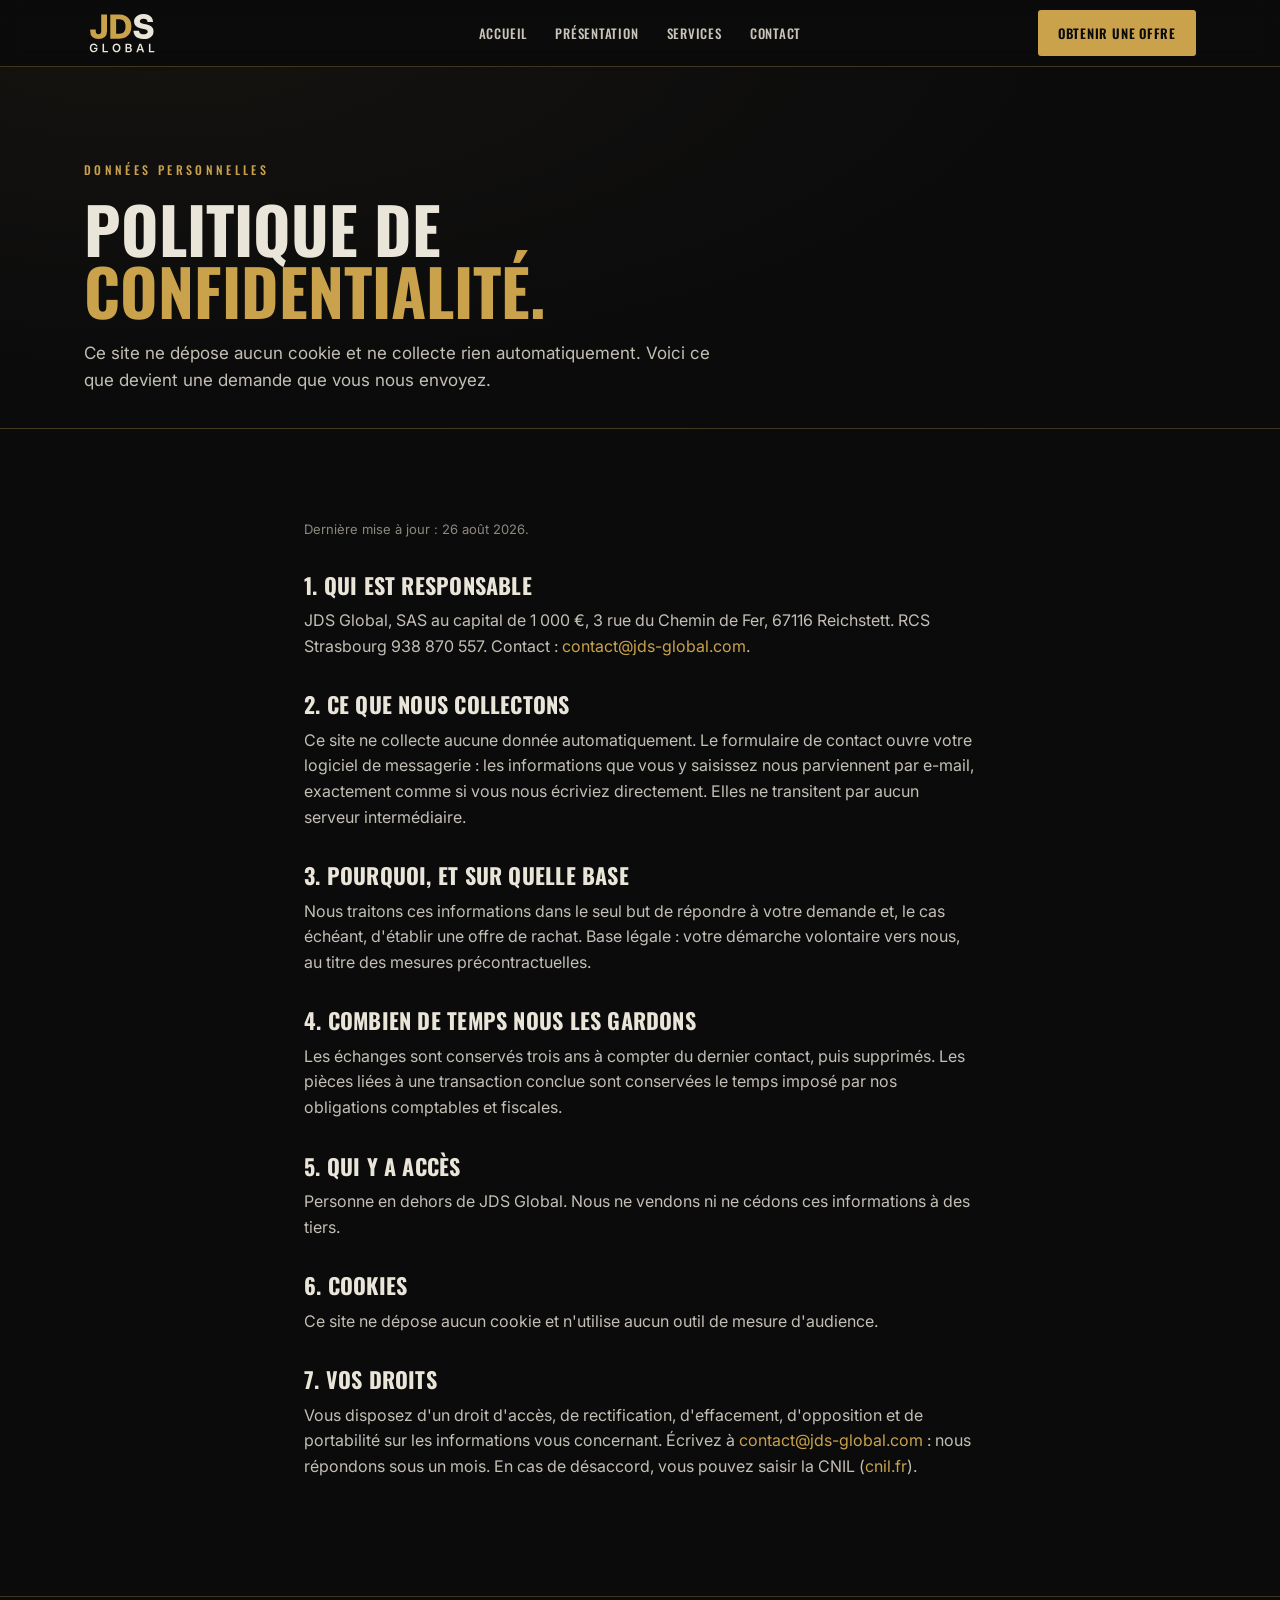
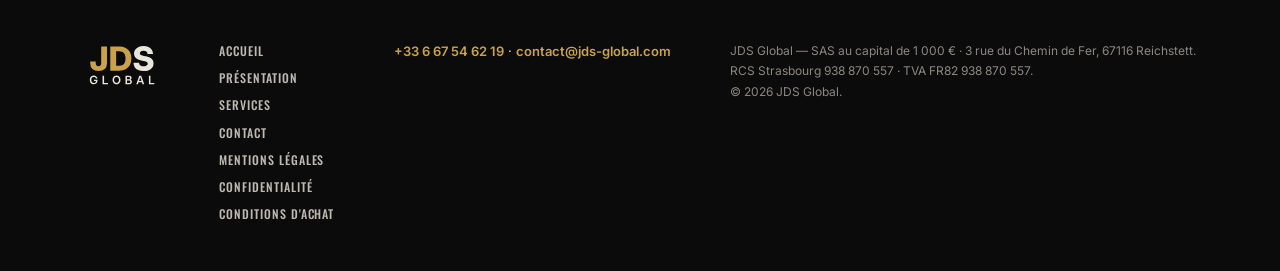
==== confidentialite.html @ 2786ea51 "Finalisation du site : contenu, pages legales, 404, FAQ, SEO CONTENU — le site decrivait une revente" ====
<!DOCTYPE html>
<html lang="fr">
<head>
<meta charset="UTF-8">
<meta name="viewport" content="width=device-width, initial-scale=1.0">
<title>Politique de confidentialité | JDS Global</title>
<meta name="description" content="Ce site ne collecte aucune donnée automatiquement et ne dépose aucun cookie. Ce que devient une demande envoyée via le formulaire de contact.">
<link rel="preconnect" href="https://fonts.googleapis.com">
<link rel="preconnect" href="https://fonts.gstatic.com" crossorigin>
<link href="https://fonts.googleapis.com/css2?family=Oswald:wght@400;500;600;700&family=Inter:wght@400;500;600&display=swap" rel="stylesheet">
<link rel="stylesheet" href="styles.css">
  <link rel="canonical" href="https://jds-global.com/confidentialite">
  <meta name="robots" content="index,follow,max-image-preview:large">
  <meta name="author" content="JDS Global">
  <meta name="geo.region" content="FR-67">
  <meta name="geo.placename" content="Reichstett">
  <meta name="theme-color" content="#0B0B0C">
  <!-- Open Graph -->
  <meta property="og:type" content="website">
  <meta property="og:site_name" content="JDS Global">
  <meta property="og:locale" content="fr_FR">
  <meta property="og:title" content="Politique de confidentialité | JDS Global">
  <meta property="og:description" content="Ce site ne collecte aucune donnée automatiquement et ne dépose aucun cookie. Ce que devient une demande envoyée via le formulaire de contact.">
  <meta property="og:url" content="https://jds-global.com/confidentialite">
  <meta property="og:image" content="https://jds-global.com/og-image.png">
  <meta property="og:image:width" content="1200">
  <meta property="og:image:height" content="630">
  <!-- Twitter -->
  <meta name="twitter:card" content="summary_large_image">
  <meta name="twitter:title" content="Politique de confidentialité | JDS Global">
  <meta name="twitter:description" content="Ce site ne collecte aucune donnée automatiquement et ne dépose aucun cookie. Ce que devient une demande envoyée via le formulaire de contact.">
  <meta name="twitter:image" content="https://jds-global.com/og-image.png">
  <!-- Icons -->
  <link rel="icon" href="favicon.ico" sizes="any">
  <link rel="icon" type="image/svg+xml" href="favicon.svg">
  <link rel="apple-touch-icon" href="apple-touch-icon.png">
  <link rel="manifest" href="site.webmanifest">
  <script type="application/ld+json">
{
  "@context": "https://schema.org",
  "@type": "LocalBusiness",
  "@id": "https://jds-global.com/#business",
  "name": "JDS Global",
  "legalName": "JDS Global",
  "url": "https://jds-global.com/",
  "logo": "https://jds-global.com/favicon.svg",
  "image": "https://jds-global.com/og-image.png",
  "description": "Rachat de stocks d'entreprises : invendus, fins de série, surstocks et liquidations. Négoce, achat en gros et au détail.",
  "telephone": "+33667546219",
  "email": "contact@jds-global.com",
  "vatID": "FR82938870557",
  "address": {
    "@type": "PostalAddress",
    "streetAddress": "3 rue du Chemin de Fer",
    "postalCode": "67116",
    "addressLocality": "Reichstett",
    "addressRegion": "Grand Est",
    "addressCountry": "FR"
  },
  "areaServed": {
    "@type": "Country",
    "name": "France"
  },
  "openingHoursSpecification": [
    {
      "@type": "OpeningHoursSpecification",
      "dayOfWeek": [
        "Monday",
        "Tuesday",
        "Wednesday",
        "Thursday",
        "Friday"
      ],
      "opens": "08:30",
      "closes": "19:00"
    }
  ]
}
  </script>
</head>
<body>
<header>
  <div class="wrap nav">
    <a href="/" class="brand" aria-label="JDS Global, accueil"><img src="logo.svg" alt="JDS Global" width="55" height="48"></a>
    <nav class="links" id="menu">
      <a href="/">Accueil</a>
      <a href="/presentation">Présentation</a>
      <a href="/services">Services</a>
      <a href="/contact">Contact</a>
      <a href="/contact" class="btn">Obtenir une offre</a>
    </nav>
    <a href="/contact" class="btn header-cta">Obtenir une offre</a>
    <button class="burger" id="burger" aria-label="Menu" aria-expanded="false"><span></span><span></span><span></span></button>
  </div>
</header>

<div class="subhero">
  <div class="wrap reveal">
    <span class="eyebrow">Données personnelles</span>
    <h1>Politique de<br><b>confidentialité.</b></h1>
    <p class="lead">Ce site ne dépose aucun cookie et ne collecte rien automatiquement. Voici ce que devient une demande que vous nous envoyez.</p>
  </div>
</div>

<section>
  <div class="wrap prose reveal">
    <p style="color:var(--muted);font-size:13px">Dernière mise à jour : 26 août 2026.</p>

    <h2 style="font-size:22px;margin:34px 0 12px">1. Qui est responsable</h2>
    <p>JDS Global, SAS au capital de 1&nbsp;000&nbsp;€, 3 rue du Chemin de Fer, 67116 Reichstett. RCS Strasbourg 938&nbsp;870&nbsp;557. Contact : <a href="mailto:contact@jds-global.com" style="color:var(--brass)">contact@jds-global.com</a>.</p>

    <h2 style="font-size:22px;margin:34px 0 12px">2. Ce que nous collectons</h2>
    <p>Ce site ne collecte aucune donnée automatiquement. Le formulaire de contact ouvre votre logiciel de messagerie : les informations que vous y saisissez nous parviennent par e-mail, exactement comme si vous nous écriviez directement. Elles ne transitent par aucun serveur intermédiaire.</p>

    <h2 style="font-size:22px;margin:34px 0 12px">3. Pourquoi, et sur quelle base</h2>
    <p>Nous traitons ces informations dans le seul but de répondre à votre demande et, le cas échéant, d'établir une offre de rachat. Base légale : votre démarche volontaire vers nous, au titre des mesures précontractuelles.</p>

    <h2 style="font-size:22px;margin:34px 0 12px">4. Combien de temps nous les gardons</h2>
    <p>Les échanges sont conservés trois ans à compter du dernier contact, puis supprimés. Les pièces liées à une transaction conclue sont conservées le temps imposé par nos obligations comptables et fiscales.</p>

    <h2 style="font-size:22px;margin:34px 0 12px">5. Qui y a accès</h2>
    <p>Personne en dehors de JDS Global. Nous ne vendons ni ne cédons ces informations à des tiers.</p>

    <h2 style="font-size:22px;margin:34px 0 12px">6. Cookies</h2>
    <p>Ce site ne dépose aucun cookie et n'utilise aucun outil de mesure d'audience.</p>

    <h2 style="font-size:22px;margin:34px 0 12px">7. Vos droits</h2>
    <p>Vous disposez d'un droit d'accès, de rectification, d'effacement, d'opposition et de portabilité sur les informations vous concernant. Écrivez à <a href="mailto:contact@jds-global.com" style="color:var(--brass)">contact@jds-global.com</a> : nous répondons sous un mois. En cas de désaccord, vous pouvez saisir la CNIL (<a href="https://www.cnil.fr" target="_blank" rel="noopener" style="color:var(--brass)">cnil.fr</a>).</p>
  </div>
</section>

<footer>
  <div class="wrap foot">
    <div class="brand"><img src="logo.svg" alt="JDS Global" width="55" height="48"></div>
    <div class="foot-nav">
      <a href="/">Accueil</a><a href="/presentation">Présentation</a><a href="/services">Services</a><a href="/contact">Contact</a><a href="/mentions-legales">Mentions légales</a><a href="/confidentialite">Confidentialité</a><a href="/conditions-achat">Conditions d'achat</a>
    </div>
    <div class="foot-contact"><a href="tel:+33667546219">+33 6 67 54 62 19</a> · <a href="mailto:contact@jds-global.com">contact@jds-global.com</a></div>
    <div class="legal">JDS Global — SAS au capital de 1&nbsp;000&nbsp;€ · 3 rue du Chemin de Fer, 67116 Reichstett.<br>RCS Strasbourg 938&nbsp;870&nbsp;557 · TVA FR82&nbsp;938&nbsp;870&nbsp;557.<br>© 2026 JDS Global.</div>
  </div>
</footer>
<script src="script.js"></script>
</body>
</html>
---- styles.css ----
:root{
  --noir:#0B0B0C; --graphite:#141417; --graphite2:#1B1B1F;
  --brass:#C9A24B; --brass-hi:#E7C87A; --creme:#EAE5D9; --muted:#8C887F;
  --line:rgba(201,162,75,.28);
  --maxw:1160px;
}
*{box-sizing:border-box;margin:0;padding:0;}
html{scroll-behavior:smooth;}
body{background:var(--noir);color:var(--creme);font-family:'Inter',system-ui,sans-serif;line-height:1.6;
  -webkit-font-smoothing:antialiased;overflow-x:hidden;}
a{color:inherit;text-decoration:none;}
img{max-width:100%;display:block;}
.wrap{max-width:var(--maxw);margin:0 auto;padding:0 24px;}
.eyebrow{font-family:'Oswald',sans-serif;font-weight:500;letter-spacing:.28em;text-transform:uppercase;
  font-size:12px;color:var(--brass);}
h1,h2,h3{font-family:'Oswald',sans-serif;text-transform:uppercase;color:var(--creme);}
h2{font-weight:700;letter-spacing:.01em;font-size:clamp(28px,4vw,44px);line-height:1.02;}
.lead{color:#c3bfb5;font-size:clamp(15px,1.6vw,17px);max-width:640px;}

/* HEADER */
header{position:sticky;top:0;z-index:50;background:rgba(11,11,12,.82);backdrop-filter:blur(10px);border-bottom:1px solid var(--line);}
.nav{display:grid;grid-template-columns:1fr auto 1fr;align-items:center;height:66px;}
.brand{justify-self:start;}
.brand img{height:48px;width:auto;display:block;}

nav.links{justify-self:center;}
.header-cta{justify-self:end;}
.brand{display:flex;flex-direction:column;line-height:1;}
.brand .n1{font-family:'Oswald',sans-serif;font-weight:700;font-size:27px;letter-spacing:.02em;color:var(--brass);}
.brand .n1 span{color:var(--creme);}
.brand .n2{font-family:'Oswald',sans-serif;font-weight:500;font-size:11px;letter-spacing:.34em;color:var(--creme);margin-top:2px;}
nav.links{display:flex;align-items:center;gap:28px;}
nav.links a{font-family:'Oswald',sans-serif;font-weight:500;letter-spacing:.06em;text-transform:uppercase;font-size:13px;color:var(--creme);opacity:.85;transition:opacity .2s,color .2s;}
nav.links a:hover{opacity:1;color:var(--brass-hi);}
nav.links a[aria-current="page"]{color:var(--brass);opacity:1;}
.btn{display:inline-flex;align-items:center;gap:9px;font-family:'Oswald',sans-serif;font-weight:600;letter-spacing:.06em;text-transform:uppercase;font-size:13px;padding:13px 20px;border-radius:3px;background:var(--brass);color:#0B0B0C;transition:transform .15s,background .2s;white-space:nowrap;}
.btn:hover{background:var(--brass-hi);transform:translateY(-1px);}
.btn.ghost{background:transparent;color:var(--creme);border:1px solid var(--line);}
.btn.ghost:hover{border-color:var(--brass);color:var(--brass-hi);}
nav.links .btn{display:none;}
.header-cta{display:inline-flex;}
.burger{display:none;background:none;border:0;cursor:pointer;padding:6px;}
.burger span{display:block;width:24px;height:2px;background:var(--brass);margin:5px 0;transition:.25s;}

/* HERO (home) */
.hero{position:relative;padding:clamp(66px,10vw,120px) 0 clamp(50px,8vw,96px);}
.hero-frame{position:relative;border:1px solid var(--line);border-radius:4px;padding:clamp(34px,6vw,68px) clamp(28px,5vw,60px);
  background:radial-gradient(120% 140% at 15% 0%, rgba(201,162,75,.06), transparent 55%),linear-gradient(160deg,var(--graphite),var(--noir) 70%);overflow:hidden;}
.hero-frame::after{content:"";position:absolute;top:9px;right:9px;bottom:9px;left:9px;border:1px solid rgba(201,162,75,.14);border-radius:2px;pointer-events:none;}
.hero h1{font-weight:700;font-size:clamp(38px,7vw,84px);line-height:.94;letter-spacing:.005em;margin:16px 0 20px;}
/* Le titre d'accueil est passé de 4 à 13 mots : à la taille d'origine il occupait cinq
   lignes et repoussait le sous-titre et l'appel à l'action sous la ligne de flottaison.
   Une phrase longue se compose plus petit — c'est la composition qui s'adapte au texte. */
.hero h1.long{font-size:clamp(30px,4.4vw,54px);line-height:1.04;max-width:19ch;}
@media(min-width:900px){ .hero h1.long{max-width:24ch;} }
.hero h1 b{color:var(--brass);font-weight:700;}
.hero .lead{font-size:clamp(16px,1.9vw,19px);max-width:600px;color:#c9c5bb;}
.cta-row{display:flex;flex-wrap:wrap;gap:14px;margin-top:30px;}
.cta-row .btn{padding:14px 26px;font-size:14px;}
.hero-marquee{margin-top:36px;border-top:1px solid var(--line);padding-top:18px;display:flex;flex-wrap:wrap;gap:10px 26px;}
.hero-marquee span{font-family:'Oswald',sans-serif;font-weight:500;letter-spacing:.14em;text-transform:uppercase;font-size:12px;color:var(--muted);}
.hero-marquee span b{color:var(--brass-hi);font-weight:500;}

/* SUBHERO (interior pages) */
.subhero{padding:clamp(48px,8vw,90px) 0 clamp(20px,3vw,34px);border-bottom:1px solid var(--line);
  background:radial-gradient(120% 160% at 12% -10%, rgba(201,162,75,.05), transparent 60%);}
.subhero h1{font-weight:700;font-size:clamp(34px,6vw,64px);line-height:.98;margin:14px 0 18px;}
.subhero h1 b{color:var(--brass);}
.subhero .lead{max-width:660px;}

/* SECTIONS */
section{padding:clamp(52px,7vw,90px) 0;}
.sec-head{margin-bottom:42px;}
.sec-head .eyebrow{display:block;margin-bottom:12px;}
.divider{height:1px;background:var(--line);border:0;}

/* GRID cards */
.grid{display:grid;grid-template-columns:repeat(3,1fr);gap:16px;}
.card{background:linear-gradient(160deg,var(--graphite),var(--noir));border:1px solid var(--line);border-radius:4px;padding:26px 24px;transition:border-color .25s,transform .25s;}
.card:hover{border-color:var(--brass);transform:translateY(-3px);}
.card .k{font-family:'Oswald',sans-serif;font-weight:600;text-transform:uppercase;letter-spacing:.04em;font-size:19px;color:var(--creme);margin-bottom:8px;}
.card .k i{font-style:normal;color:var(--brass);}
.card p{font-size:14px;color:#b4b0a6;}

.grid.cols4{grid-template-columns:repeat(4,1fr);}
@media(max-width:900px){.grid.cols4{grid-template-columns:repeat(2,1fr);}}
@media(max-width:640px){.grid.cols4{grid-template-columns:1fr;}}

/* STEPS */
.steps{display:grid;grid-template-columns:repeat(3,1fr);gap:18px;}
.step{position:relative;padding:30px 24px;border:1px solid var(--line);border-radius:4px;background:var(--graphite);}
.step .num{font-family:'Oswald',sans-serif;font-weight:700;font-size:44px;line-height:1;color:var(--brass);opacity:.9;}
.step h3{font-weight:600;letter-spacing:.03em;font-size:18px;margin:12px 0 8px;}
.step p{font-size:14px;color:#b4b0a6;}

/* BAND */
.band{background:linear-gradient(160deg,var(--graphite2),var(--noir));border-top:1px solid var(--line);border-bottom:1px solid var(--line);}
.why-grid{display:grid;grid-template-columns:repeat(4,1fr);gap:28px;}
.why-item .t{font-family:'Oswald',sans-serif;font-weight:600;text-transform:uppercase;letter-spacing:.03em;font-size:16px;color:var(--brass-hi);margin-bottom:7px;}
.why-item p{font-size:13.5px;color:#b4b0a6;}

/* SPLIT */
.split{display:grid;grid-template-columns:1fr 1fr;gap:40px;align-items:center;}
.panel{border:1px solid var(--line);border-radius:4px;padding:34px;background:var(--graphite);}
.panel .k{font-family:'Oswald',sans-serif;font-weight:600;text-transform:uppercase;letter-spacing:.05em;color:var(--brass);font-size:13px;margin-bottom:14px;}
.panel p{color:#c3bfb5;font-size:15px;}

/* PROSE */
.prose{max-width:720px;}
.prose p{color:#c3bfb5;font-size:16px;margin-bottom:1.05em;}
.prose p strong{color:var(--creme);font-weight:600;}

/* STATS */
.stats{display:grid;grid-template-columns:repeat(3,1fr);gap:18px;}
.stat{border:1px solid var(--line);border-radius:4px;padding:26px;background:var(--graphite);text-align:left;}
.stat .big{font-family:'Oswald',sans-serif;font-weight:700;font-size:34px;color:var(--brass);line-height:1;}
.stat .lbl{font-size:13px;color:#b4b0a6;margin-top:8px;}

/* CTA strip */
.ctastrip{border:1px solid var(--line);border-radius:4px;padding:clamp(30px,5vw,52px);text-align:center;
  background:radial-gradient(120% 160% at 50% 0%, rgba(201,162,75,.06), transparent 60%),var(--graphite);}
.ctastrip h2{margin-bottom:14px;}
.ctastrip .lead{margin:0 auto 26px;}

/* CONTACT */
.contact-grid{display:grid;grid-template-columns:1fr 1fr;gap:44px;}
.coords{display:flex;flex-direction:column;gap:22px;margin-top:4px;}
.coord{display:flex;gap:14px;align-items:flex-start;}
.coord .ic{width:22px;height:22px;flex:0 0 auto;color:var(--brass);margin-top:2px;}
.coord .l{font-family:'Oswald',sans-serif;font-weight:500;letter-spacing:.16em;text-transform:uppercase;font-size:11px;color:var(--muted);}
.coord .v{font-size:17px;color:var(--creme);}
.coord a.v:hover{color:var(--brass-hi);}
form{display:flex;flex-direction:column;gap:14px;}
.field label{display:block;font-family:'Oswald',sans-serif;font-weight:500;letter-spacing:.1em;text-transform:uppercase;font-size:11px;color:var(--muted);margin-bottom:6px;}
.field input,.field textarea{width:100%;background:var(--graphite);border:1px solid var(--line);border-radius:3px;color:var(--creme);font-family:'Inter',sans-serif;font-size:15px;padding:12px 14px;transition:border-color .2s;}
.field input:focus,.field textarea:focus{outline:none;border-color:var(--brass);}
.field textarea{min-height:120px;resize:vertical;}
.row2{display:grid;grid-template-columns:1fr 1fr;gap:14px;}
form .btn{justify-content:center;padding:15px;font-size:14px;margin-top:4px;}
.formnote{font-size:12px;color:var(--muted);}

/* FOOTER */
footer{border-top:1px solid var(--line);padding:44px 0 48px;margin-top:10px;}
.foot{display:flex;flex-wrap:wrap;justify-content:space-between;gap:24px;align-items:flex-start;}
.foot-nav{display:flex;flex-direction:column;gap:8px;}
.foot-nav a{font-family:'Oswald',sans-serif;font-weight:500;letter-spacing:.08em;text-transform:uppercase;font-size:12px;color:var(--creme);opacity:.8;}
.foot-nav a:hover{color:var(--brass-hi);opacity:1;}
.foot-contact{font-size:13px;color:var(--creme);margin-bottom:10px;}
.foot-contact a{color:var(--brass);font-weight:600;}
.foot-contact a:hover{color:var(--brass-hi);}
.foot .legal{font-size:12px;color:var(--muted);line-height:1.7;max-width:560px;}
.foot .brand .n1{font-size:20px;}

/* reveal */
.reveal{opacity:0;transform:translateY(18px);transition:opacity .7s ease,transform .7s ease;}
.reveal.in{opacity:1;transform:none;}
@media (prefers-reduced-motion:reduce){.reveal{opacity:1;transform:none;transition:none;} html{scroll-behavior:auto;}}

/* RESPONSIVE */
@media(max-width:900px){
  .grid,.steps,.stats{grid-template-columns:repeat(2,1fr);}
  .why-grid{grid-template-columns:repeat(2,1fr);gap:24px 28px;}
  .split,.contact-grid{grid-template-columns:1fr;gap:30px;}
}
@media(max-width:640px){
  nav.links{position:fixed;inset:66px 0 auto 0;flex-direction:column;gap:0;background:var(--noir);border-bottom:1px solid var(--line);padding:8px 0;transform:translateY(-130%);transition:transform .3s;}
  nav.links.open{transform:none;}
  nav.links a{padding:14px 24px;width:100%;border-top:1px solid rgba(201,162,75,.10);}
  nav.links .btn{margin:12px 24px;}
  .nav{display:flex;justify-content:space-between;}
  .burger{display:block;}
  .header-cta{display:inline-flex;margin-right:10px;}
  nav.links .btn{display:inline-flex;}
  .grid,.steps,.stats,.row2{grid-template-columns:1fr;}
}

/* FAQ — filets dorés fins, comme le reste du site. Pas de fond ni de carte :
   la hiérarchie typographique suffit à séparer les questions. */
.faq{display:flex;flex-direction:column;margin-top:26px;border-top:1px solid var(--line);}
.faq-item{border-bottom:1px solid var(--line);}
.faq-item summary{font-family:'Oswald',sans-serif;font-weight:500;letter-spacing:.02em;
  font-size:16px;color:var(--creme);padding:18px 40px 18px 0;cursor:pointer;list-style:none;
  position:relative;transition:color .2s;}
.faq-item summary::-webkit-details-marker{display:none;}
.faq-item summary:hover{color:var(--brass-hi);}
.faq-item summary:focus-visible{outline:2px solid var(--brass);outline-offset:3px;}
.faq-item summary::after{content:"+";position:absolute;right:6px;top:50%;transform:translateY(-50%);
  font-family:'Oswald',sans-serif;font-size:22px;font-weight:400;color:var(--brass);line-height:1;}
.faq-item[open] summary::after{content:"–";}
.faq-item[open] summary{color:var(--brass);}
.faq-item p{font-size:15px;color:#c3bfb5;line-height:1.7;margin:0;padding:0 40px 22px 0;max-width:70ch;}
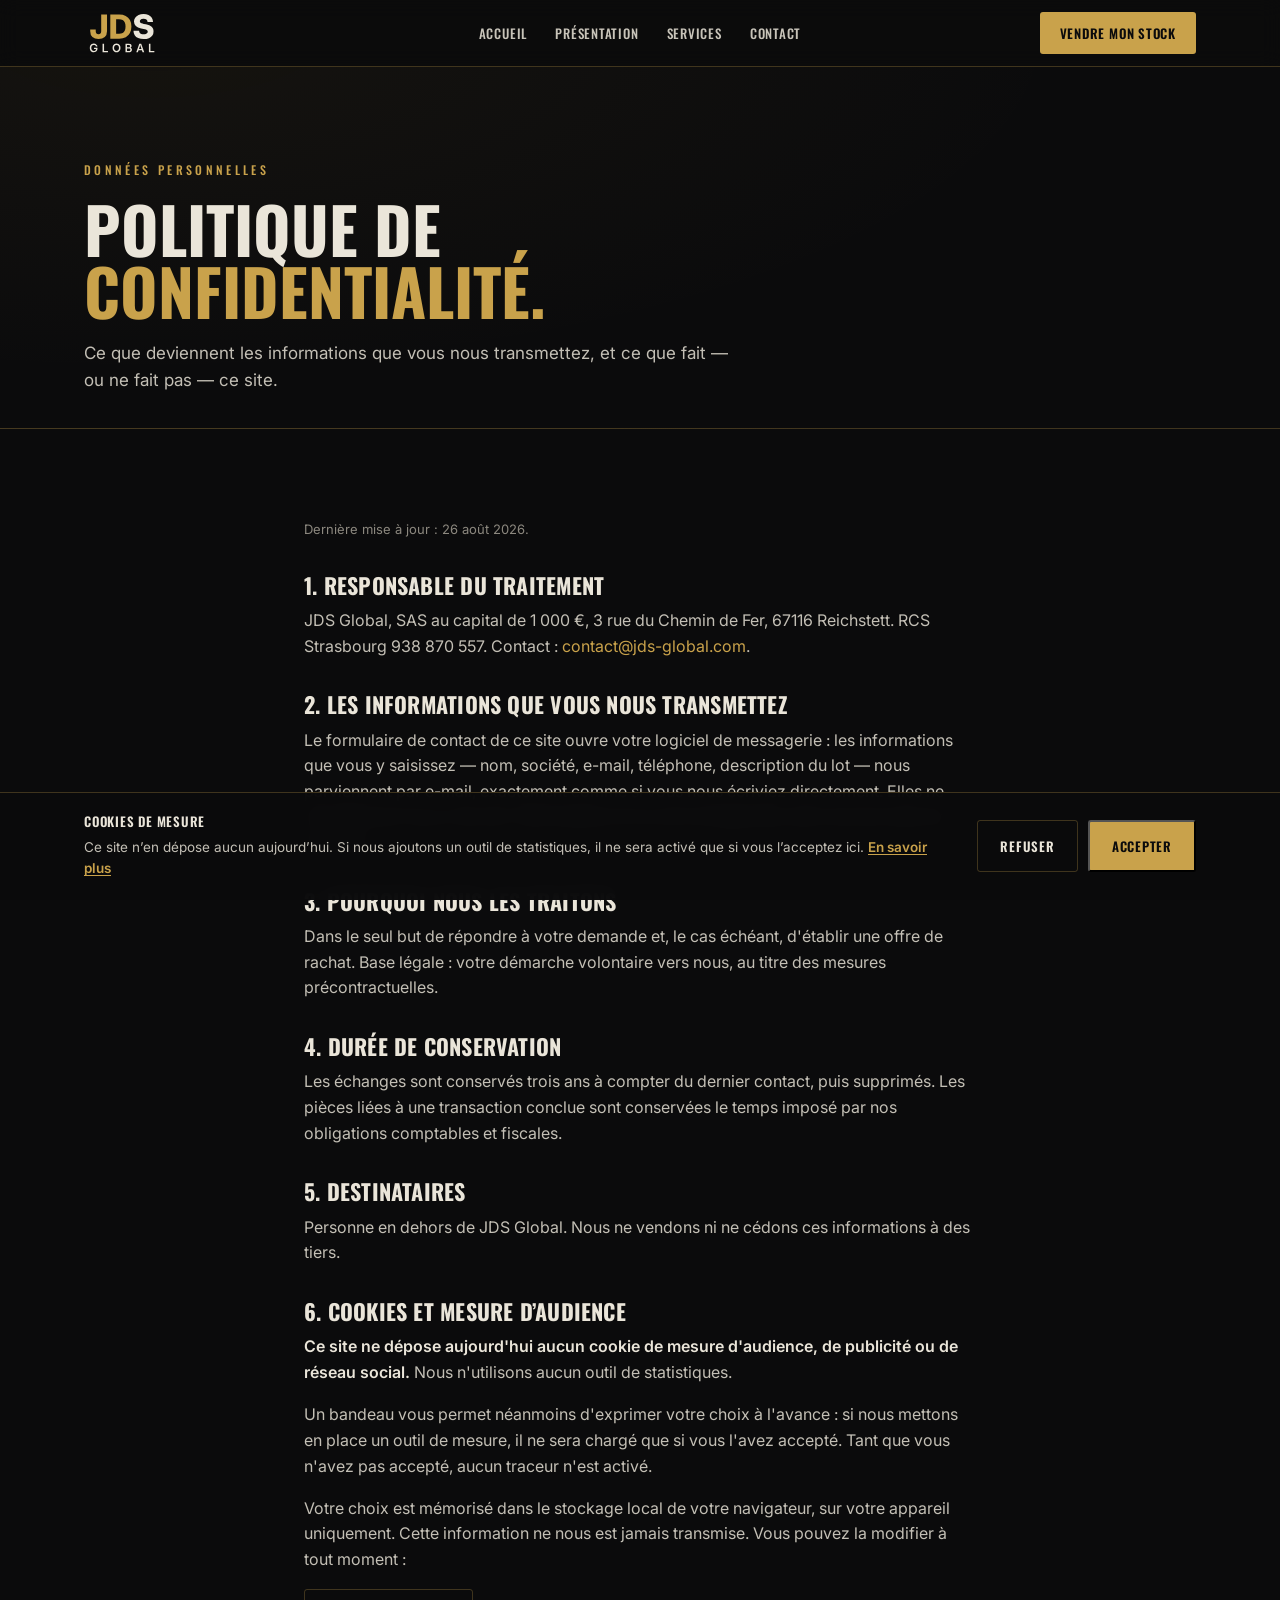
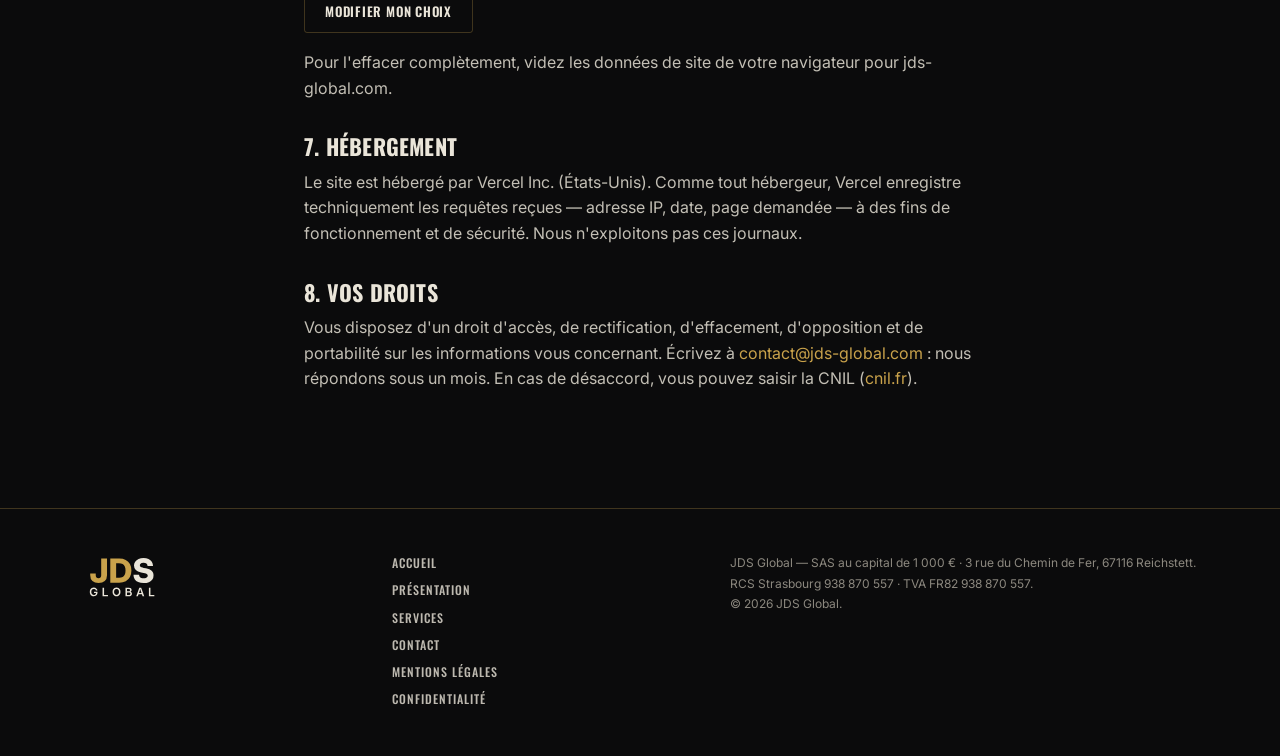
==== commit 8eae0fd8: "Ajoute mentions légales, confidentialité et bandeau de consentement Deux pages statiques construites" ====
--- a/confidentialite.html
+++ b/confidentialite.html
@@ -4,7 +4,7 @@
 <meta charset="UTF-8">
 <meta name="viewport" content="width=device-width, initial-scale=1.0">
 <title>Politique de confidentialité | JDS Global</title>
-<meta name="description" content="Ce site ne collecte aucune donnée automatiquement et ne dépose aucun cookie. Ce que devient une demande envoyée via le formulaire de contact.">
+<meta name="description" content="Ce site ne dépose aucun cookie de mesure et n'enregistre aucune donnée : le formulaire ouvre votre messagerie. Vos droits et comment les exercer.">
 <link rel="preconnect" href="https://fonts.googleapis.com">
 <link rel="preconnect" href="https://fonts.gstatic.com" crossorigin>
 <link href="https://fonts.googleapis.com/css2?family=Oswald:wght@400;500;600;700&family=Inter:wght@400;500;600&display=swap" rel="stylesheet">
@@ -20,7 +20,7 @@
   <meta property="og:site_name" content="JDS Global">
   <meta property="og:locale" content="fr_FR">
   <meta property="og:title" content="Politique de confidentialité | JDS Global">
-  <meta property="og:description" content="Ce site ne collecte aucune donnée automatiquement et ne dépose aucun cookie. Ce que devient une demande envoyée via le formulaire de contact.">
+  <meta property="og:description" content="Ce site ne dépose aucun cookie de mesure et n'enregistre aucune donnée : le formulaire ouvre votre messagerie. Vos droits et comment les exercer.">
   <meta property="og:url" content="https://jds-global.com/confidentialite">
   <meta property="og:image" content="https://jds-global.com/og-image.png">
   <meta property="og:image:width" content="1200">
@@ -28,7 +28,7 @@
   <!-- Twitter -->
   <meta name="twitter:card" content="summary_large_image">
   <meta name="twitter:title" content="Politique de confidentialité | JDS Global">
-  <meta name="twitter:description" content="Ce site ne collecte aucune donnée automatiquement et ne dépose aucun cookie. Ce que devient une demande envoyée via le formulaire de contact.">
+  <meta name="twitter:description" content="Ce site ne dépose aucun cookie de mesure et n'enregistre aucune donnée : le formulaire ouvre votre messagerie. Vos droits et comment les exercer.">
   <meta name="twitter:image" content="https://jds-global.com/og-image.png">
   <!-- Icons -->
   <link rel="icon" href="favicon.ico" sizes="any">
@@ -87,9 +87,9 @@
       <a href="/presentation">Présentation</a>
       <a href="/services">Services</a>
       <a href="/contact">Contact</a>
-      <a href="/contact" class="btn">Obtenir une offre</a>
+      <a href="/contact" class="btn">Vendre mon stock</a>
     </nav>
-    <a href="/contact" class="btn header-cta">Obtenir une offre</a>
+    <a href="/contact" class="btn header-cta">Vendre mon stock</a>
     <button class="burger" id="burger" aria-label="Menu" aria-expanded="false"><span></span><span></span><span></span></button>
   </div>
 </header>
@@ -98,7 +98,7 @@
   <div class="wrap reveal">
     <span class="eyebrow">Données personnelles</span>
     <h1>Politique de<br><b>confidentialité.</b></h1>
-    <p class="lead">Ce site ne dépose aucun cookie et ne collecte rien automatiquement. Voici ce que devient une demande que vous nous envoyez.</p>
+    <p class="lead">Ce que deviennent les informations que vous nous transmettez, et ce que fait — ou ne fait pas — ce site.</p>
   </div>
 </div>
 
@@ -106,25 +106,32 @@
   <div class="wrap prose reveal">
     <p style="color:var(--muted);font-size:13px">Dernière mise à jour : 26 août 2026.</p>
 
-    <h2 style="font-size:22px;margin:34px 0 12px">1. Qui est responsable</h2>
+    <h2 style="font-size:22px;margin:34px 0 12px">1. Responsable du traitement</h2>
     <p>JDS Global, SAS au capital de 1&nbsp;000&nbsp;€, 3 rue du Chemin de Fer, 67116 Reichstett. RCS Strasbourg 938&nbsp;870&nbsp;557. Contact : <a href="mailto:contact@jds-global.com" style="color:var(--brass)">contact@jds-global.com</a>.</p>
 
-    <h2 style="font-size:22px;margin:34px 0 12px">2. Ce que nous collectons</h2>
-    <p>Ce site ne collecte aucune donnée automatiquement. Le formulaire de contact ouvre votre logiciel de messagerie : les informations que vous y saisissez nous parviennent par e-mail, exactement comme si vous nous écriviez directement. Elles ne transitent par aucun serveur intermédiaire.</p>
+    <h2 style="font-size:22px;margin:34px 0 12px">2. Les informations que vous nous transmettez</h2>
+    <p>Le formulaire de contact de ce site ouvre votre logiciel de messagerie : les informations que vous y saisissez — nom, société, e-mail, téléphone, description du lot — nous parviennent par e-mail, exactement comme si vous nous écriviez directement. Elles ne transitent par aucun serveur intermédiaire et ne sont enregistrées dans aucune base de données.</p>
 
-    <h2 style="font-size:22px;margin:34px 0 12px">3. Pourquoi, et sur quelle base</h2>
-    <p>Nous traitons ces informations dans le seul but de répondre à votre demande et, le cas échéant, d'établir une offre de rachat. Base légale : votre démarche volontaire vers nous, au titre des mesures précontractuelles.</p>
+    <h2 style="font-size:22px;margin:34px 0 12px">3. Pourquoi nous les traitons</h2>
+    <p>Dans le seul but de répondre à votre demande et, le cas échéant, d'établir une offre de rachat. Base légale : votre démarche volontaire vers nous, au titre des mesures précontractuelles.</p>
 
-    <h2 style="font-size:22px;margin:34px 0 12px">4. Combien de temps nous les gardons</h2>
+    <h2 style="font-size:22px;margin:34px 0 12px">4. Durée de conservation</h2>
     <p>Les échanges sont conservés trois ans à compter du dernier contact, puis supprimés. Les pièces liées à une transaction conclue sont conservées le temps imposé par nos obligations comptables et fiscales.</p>
 
-    <h2 style="font-size:22px;margin:34px 0 12px">5. Qui y a accès</h2>
+    <h2 style="font-size:22px;margin:34px 0 12px">5. Destinataires</h2>
     <p>Personne en dehors de JDS Global. Nous ne vendons ni ne cédons ces informations à des tiers.</p>
 
-    <h2 style="font-size:22px;margin:34px 0 12px">6. Cookies</h2>
-    <p>Ce site ne dépose aucun cookie et n'utilise aucun outil de mesure d'audience.</p>
+    <h2 style="font-size:22px;margin:34px 0 12px">6. Cookies et mesure d’audience</h2>
+    <p><strong>Ce site ne dépose aujourd'hui aucun cookie de mesure d'audience, de publicité ou de réseau social.</strong> Nous n'utilisons aucun outil de statistiques.</p>
+    <p>Un bandeau vous permet néanmoins d'exprimer votre choix à l'avance : si nous mettons en place un outil de mesure, il ne sera chargé que si vous l'avez accepté. Tant que vous n'avez pas accepté, aucun traceur n'est activé.</p>
+    <p>Votre choix est mémorisé dans le stockage local de votre navigateur, sur votre appareil uniquement. Cette information ne nous est jamais transmise. Vous pouvez la modifier à tout moment :</p>
+    <p style="margin-top:16px"><button type="button" class="btn ghost" id="cookie-reopen">Modifier mon choix</button></p>
+    <p style="margin-top:16px">Pour l'effacer complètement, videz les données de site de votre navigateur pour jds-global.com.</p>
 
-    <h2 style="font-size:22px;margin:34px 0 12px">7. Vos droits</h2>
+    <h2 style="font-size:22px;margin:34px 0 12px">7. Hébergement</h2>
+    <p>Le site est hébergé par Vercel Inc. (États-Unis). Comme tout hébergeur, Vercel enregistre techniquement les requêtes reçues — adresse IP, date, page demandée — à des fins de fonctionnement et de sécurité. Nous n'exploitons pas ces journaux.</p>
+
+    <h2 style="font-size:22px;margin:34px 0 12px">8. Vos droits</h2>
     <p>Vous disposez d'un droit d'accès, de rectification, d'effacement, d'opposition et de portabilité sur les informations vous concernant. Écrivez à <a href="mailto:contact@jds-global.com" style="color:var(--brass)">contact@jds-global.com</a> : nous répondons sous un mois. En cas de désaccord, vous pouvez saisir la CNIL (<a href="https://www.cnil.fr" target="_blank" rel="noopener" style="color:var(--brass)">cnil.fr</a>).</p>
   </div>
 </section>
@@ -133,9 +140,8 @@
   <div class="wrap foot">
     <div class="brand"><img src="logo.svg" alt="JDS Global" width="55" height="48"></div>
     <div class="foot-nav">
-      <a href="/">Accueil</a><a href="/presentation">Présentation</a><a href="/services">Services</a><a href="/contact">Contact</a><a href="/mentions-legales">Mentions légales</a><a href="/confidentialite">Confidentialité</a><a href="/conditions-achat">Conditions d'achat</a>
+      <a href="/">Accueil</a><a href="/presentation">Présentation</a><a href="/services">Services</a><a href="/contact">Contact</a><a href="/mentions-legales">Mentions légales</a><a href="/confidentialite">Confidentialité</a>
     </div>
-    <div class="foot-contact"><a href="tel:+33667546219">+33 6 67 54 62 19</a> · <a href="mailto:contact@jds-global.com">contact@jds-global.com</a></div>
     <div class="legal">JDS Global — SAS au capital de 1&nbsp;000&nbsp;€ · 3 rue du Chemin de Fer, 67116 Reichstett.<br>RCS Strasbourg 938&nbsp;870&nbsp;557 · TVA FR82&nbsp;938&nbsp;870&nbsp;557.<br>© 2026 JDS Global.</div>
   </div>
 </footer>
--- a/styles.css
+++ b/styles.css
@@ -33,7 +33,7 @@
 nav.links a{font-family:'Oswald',sans-serif;font-weight:500;letter-spacing:.06em;text-transform:uppercase;font-size:13px;color:var(--creme);opacity:.85;transition:opacity .2s,color .2s;}
 nav.links a:hover{opacity:1;color:var(--brass-hi);}
 nav.links a[aria-current="page"]{color:var(--brass);opacity:1;}
-.btn{display:inline-flex;align-items:center;gap:9px;font-family:'Oswald',sans-serif;font-weight:600;letter-spacing:.06em;text-transform:uppercase;font-size:13px;padding:13px 20px;border-radius:3px;background:var(--brass);color:#0B0B0C;transition:transform .15s,background .2s;white-space:nowrap;}
+.btn{display:inline-flex;align-items:center;gap:9px;font-family:'Oswald',sans-serif;font-weight:600;letter-spacing:.06em;text-transform:uppercase;font-size:13px;padding:11px 20px;border-radius:3px;background:var(--brass);color:#0B0B0C;transition:transform .15s,background .2s;white-space:nowrap;}
 .btn:hover{background:var(--brass-hi);transform:translateY(-1px);}
 .btn.ghost{background:transparent;color:var(--creme);border:1px solid var(--line);}
 .btn.ghost:hover{border-color:var(--brass);color:var(--brass-hi);}
@@ -48,11 +48,6 @@
   background:radial-gradient(120% 140% at 15% 0%, rgba(201,162,75,.06), transparent 55%),linear-gradient(160deg,var(--graphite),var(--noir) 70%);overflow:hidden;}
 .hero-frame::after{content:"";position:absolute;top:9px;right:9px;bottom:9px;left:9px;border:1px solid rgba(201,162,75,.14);border-radius:2px;pointer-events:none;}
 .hero h1{font-weight:700;font-size:clamp(38px,7vw,84px);line-height:.94;letter-spacing:.005em;margin:16px 0 20px;}
-/* Le titre d'accueil est passé de 4 à 13 mots : à la taille d'origine il occupait cinq
-   lignes et repoussait le sous-titre et l'appel à l'action sous la ligne de flottaison.
-   Une phrase longue se compose plus petit — c'est la composition qui s'adapte au texte. */
-.hero h1.long{font-size:clamp(30px,4.4vw,54px);line-height:1.04;max-width:19ch;}
-@media(min-width:900px){ .hero h1.long{max-width:24ch;} }
 .hero h1 b{color:var(--brass);font-weight:700;}
 .hero .lead{font-size:clamp(16px,1.9vw,19px);max-width:600px;color:#c9c5bb;}
 .cta-row{display:flex;flex-wrap:wrap;gap:14px;margin-top:30px;}
@@ -145,9 +140,6 @@
 .foot-nav{display:flex;flex-direction:column;gap:8px;}
 .foot-nav a{font-family:'Oswald',sans-serif;font-weight:500;letter-spacing:.08em;text-transform:uppercase;font-size:12px;color:var(--creme);opacity:.8;}
 .foot-nav a:hover{color:var(--brass-hi);opacity:1;}
-.foot-contact{font-size:13px;color:var(--creme);margin-bottom:10px;}
-.foot-contact a{color:var(--brass);font-weight:600;}
-.foot-contact a:hover{color:var(--brass-hi);}
 .foot .legal{font-size:12px;color:var(--muted);line-height:1.7;max-width:560px;}
 .foot .brand .n1{font-size:20px;}
 
@@ -174,18 +166,23 @@
   .grid,.steps,.stats,.row2{grid-template-columns:1fr;}
 }
 
-/* FAQ — filets dorés fins, comme le reste du site. Pas de fond ni de carte :
-   la hiérarchie typographique suffit à séparer les questions. */
-.faq{display:flex;flex-direction:column;margin-top:26px;border-top:1px solid var(--line);}
-.faq-item{border-bottom:1px solid var(--line);}
-.faq-item summary{font-family:'Oswald',sans-serif;font-weight:500;letter-spacing:.02em;
-  font-size:16px;color:var(--creme);padding:18px 40px 18px 0;cursor:pointer;list-style:none;
-  position:relative;transition:color .2s;}
-.faq-item summary::-webkit-details-marker{display:none;}
-.faq-item summary:hover{color:var(--brass-hi);}
-.faq-item summary:focus-visible{outline:2px solid var(--brass);outline-offset:3px;}
-.faq-item summary::after{content:"+";position:absolute;right:6px;top:50%;transform:translateY(-50%);
-  font-family:'Oswald',sans-serif;font-size:22px;font-weight:400;color:var(--brass);line-height:1;}
-.faq-item[open] summary::after{content:"–";}
-.faq-item[open] summary{color:var(--brass);}
-.faq-item p{font-size:15px;color:#c3bfb5;line-height:1.7;margin:0;padding:0 40px 22px 0;max-width:70ch;}
+/* ===== Bandeau de consentement =====
+   Ancré en bas, jamais en superposition plein écran : il informe sans bloquer la lecture.
+   Mêmes filets dorés et même typographie que le reste du site. */
+.cc{position:fixed;left:0;right:0;bottom:0;z-index:200;background:rgba(11,11,12,.97);
+  backdrop-filter:blur(10px);border-top:1px solid var(--line);
+  transform:translateY(100%);transition:transform .32s ease;}
+.cc.show{transform:translateY(0);}
+.cc-in{max-width:var(--maxw);margin:0 auto;padding:18px 24px 20px;
+  display:flex;align-items:center;gap:14px 28px;flex-wrap:wrap;}
+.cc-txt{flex:1 1 380px;min-width:0;font-size:13.5px;line-height:1.6;color:#c3bfb5;}
+.cc-txt b{display:block;font-family:'Oswald',sans-serif;font-weight:600;letter-spacing:.06em;
+  text-transform:uppercase;font-size:13px;color:var(--creme);margin-bottom:5px;}
+.cc-txt a{color:var(--brass);font-weight:600;text-decoration:underline;text-underline-offset:2px;}
+.cc-txt a:hover{color:var(--brass-hi);}
+.cc-acts{display:flex;gap:10px;flex-wrap:wrap;flex:none;}
+/* 11 px de retrait donnaient 41 px de haut : sous le seuil de 44 px, on rate la cible
+   au pouce — et ce bandeau se lit surtout sur telephone. */
+.cc-acts .btn{padding:14px 22px;}
+@media(max-width:560px){ .cc-in{padding:16px 20px 18px;} .cc-acts{width:100%;} .cc-acts .btn{flex:1 1 auto;justify-content:center;} }
+@media(prefers-reduced-motion:reduce){ .cc{transition:none;} }
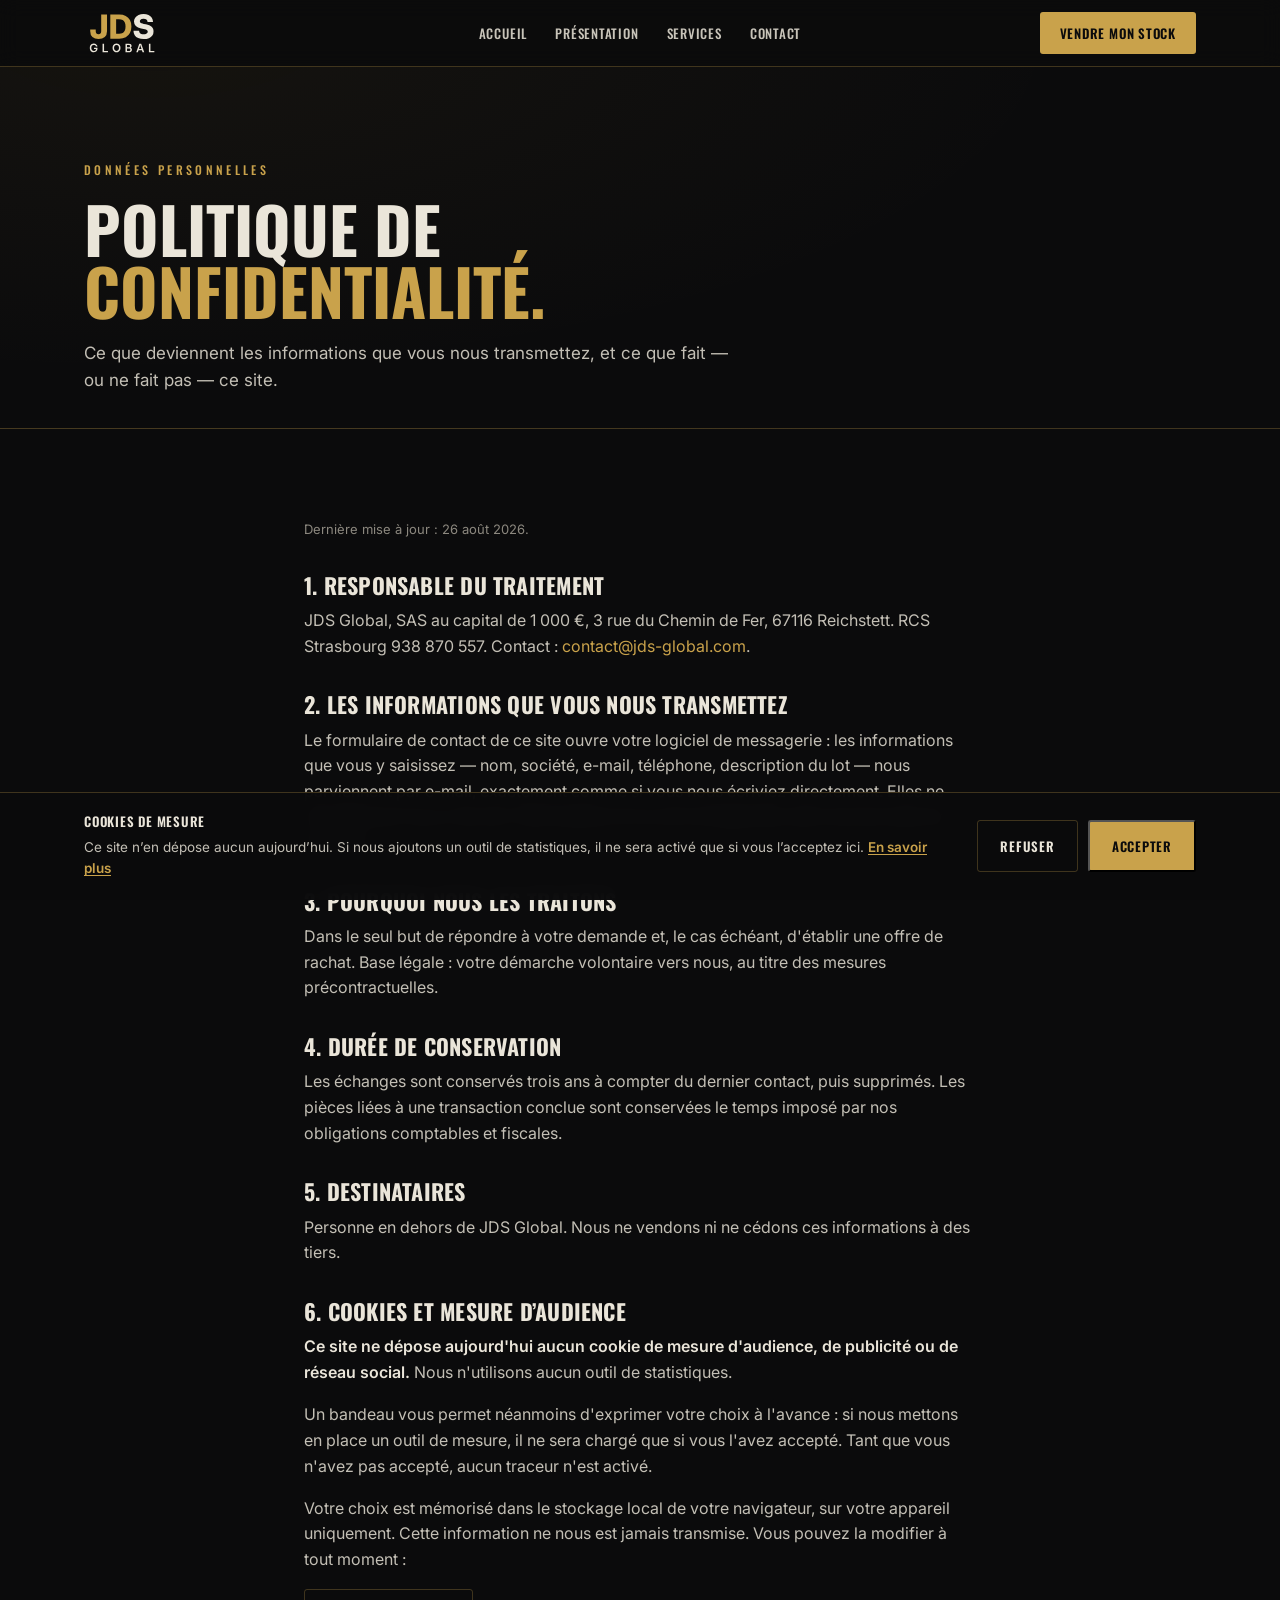
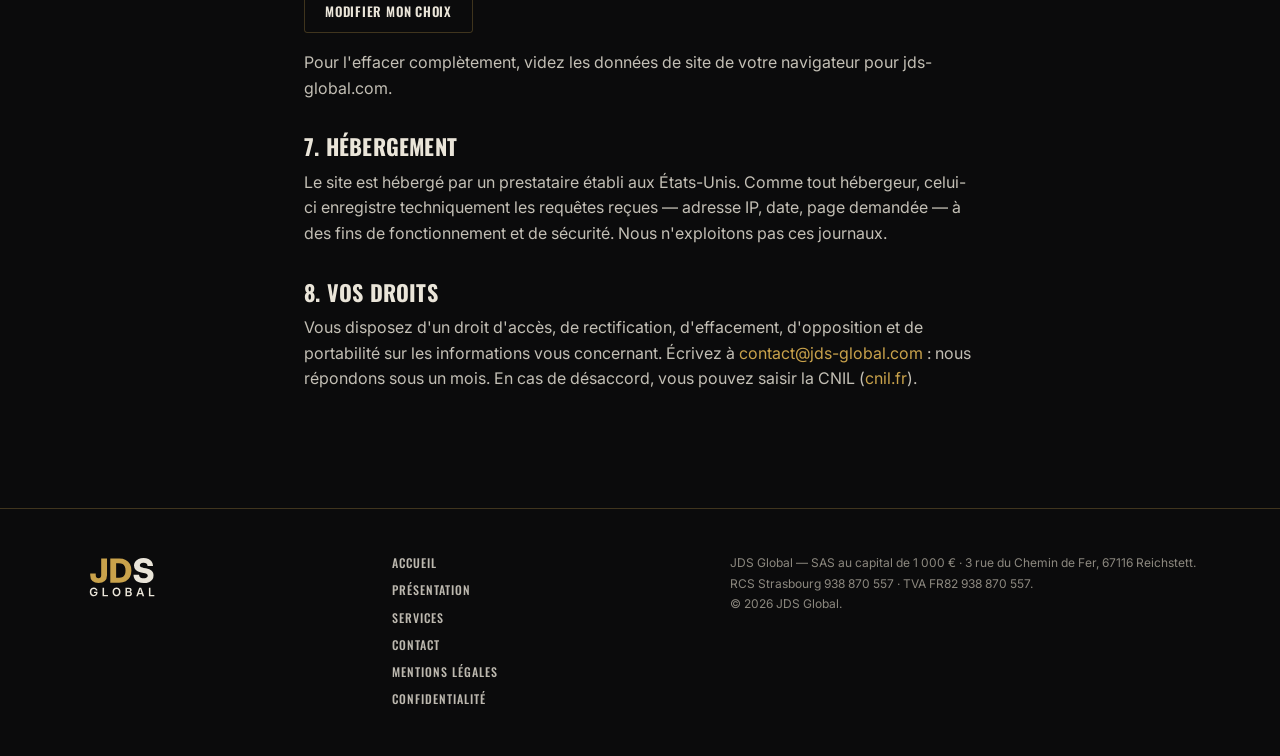
==== commit 2c93ebf5: "Formule l'hébergement sans nommer le prestataire La section Hébergement revient dans les mentions lé" ====
--- a/confidentialite.html
+++ b/confidentialite.html
@@ -129,7 +129,7 @@
     <p style="margin-top:16px">Pour l'effacer complètement, videz les données de site de votre navigateur pour jds-global.com.</p>
 
     <h2 style="font-size:22px;margin:34px 0 12px">7. Hébergement</h2>
-    <p>Le site est hébergé par Vercel Inc. (États-Unis). Comme tout hébergeur, Vercel enregistre techniquement les requêtes reçues — adresse IP, date, page demandée — à des fins de fonctionnement et de sécurité. Nous n'exploitons pas ces journaux.</p>
+    <p>Le site est hébergé par un prestataire établi aux États-Unis. Comme tout hébergeur, celui-ci enregistre techniquement les requêtes reçues — adresse IP, date, page demandée — à des fins de fonctionnement et de sécurité. Nous n'exploitons pas ces journaux.</p>
 
     <h2 style="font-size:22px;margin:34px 0 12px">8. Vos droits</h2>
     <p>Vous disposez d'un droit d'accès, de rectification, d'effacement, d'opposition et de portabilité sur les informations vous concernant. Écrivez à <a href="mailto:contact@jds-global.com" style="color:var(--brass)">contact@jds-global.com</a> : nous répondons sous un mois. En cas de désaccord, vous pouvez saisir la CNIL (<a href="https://www.cnil.fr" target="_blank" rel="noopener" style="color:var(--brass)">cnil.fr</a>).</p>
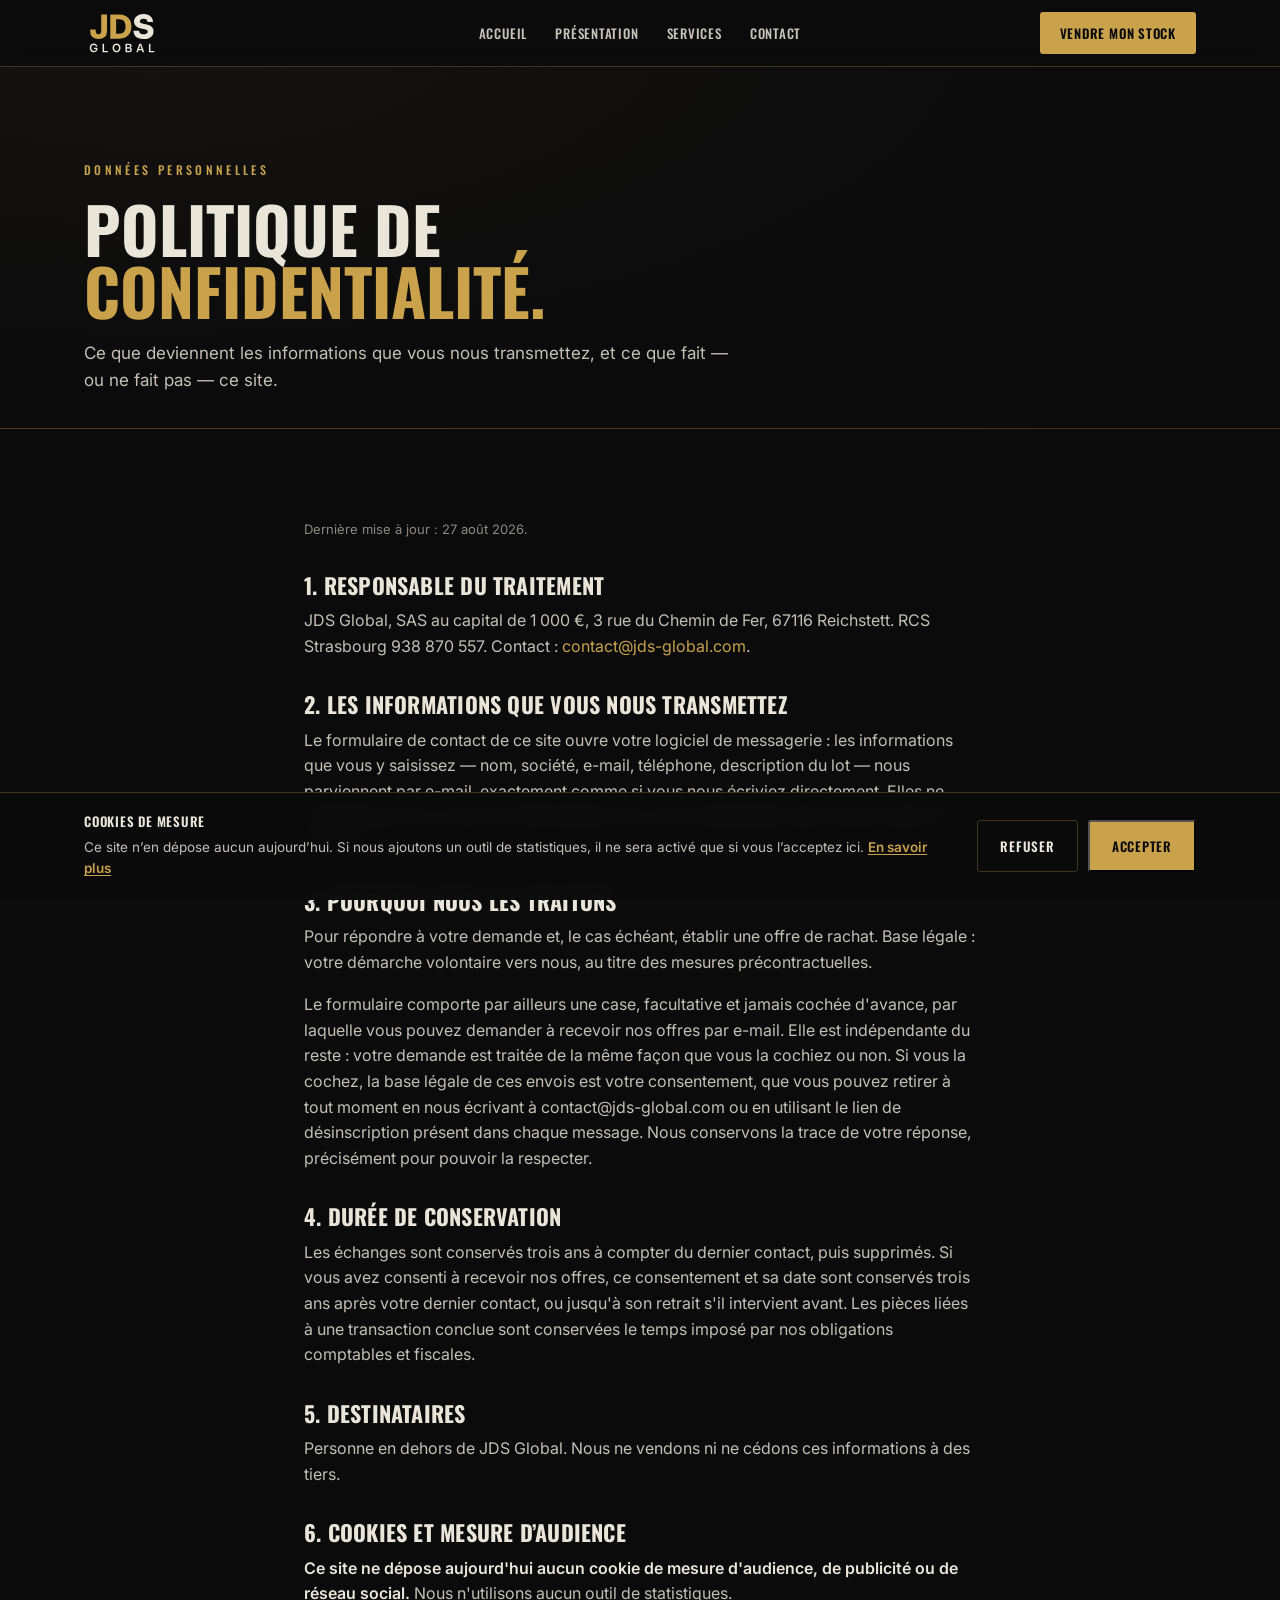
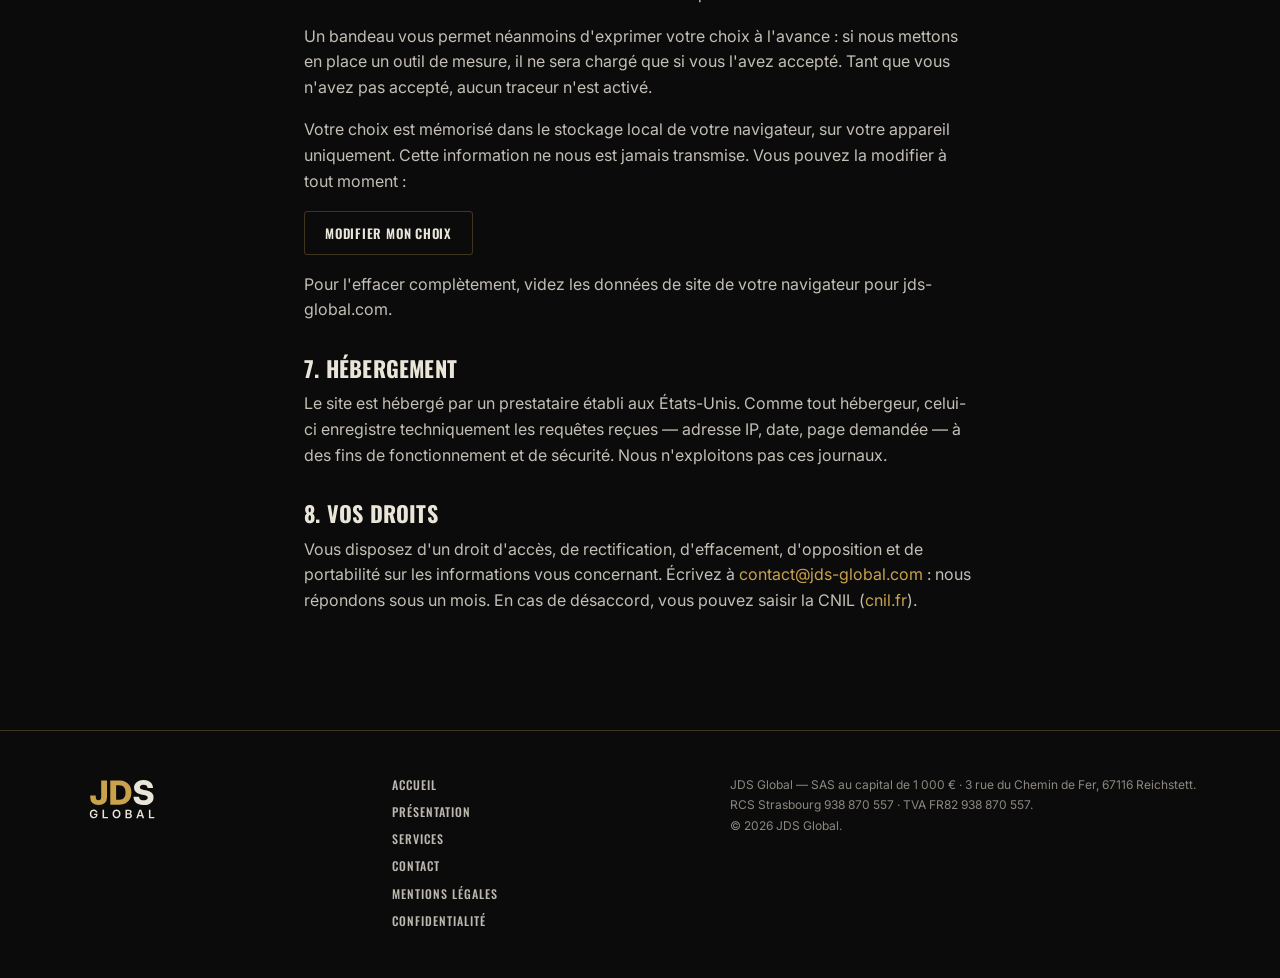
==== commit 3ea577b5: "Ajoute une case de consentement commercial au formulaire de contact Le routeur d'emails a refusé le " ====
--- a/confidentialite.html
+++ b/confidentialite.html
@@ -45,7 +45,7 @@
   "url": "https://jds-global.com/",
   "logo": "https://jds-global.com/favicon.svg",
   "image": "https://jds-global.com/og-image.png",
-  "description": "Rachat de stocks d'entreprises : invendus, fins de série, surstocks et liquidations. Négoce, achat en gros et au détail.",
+  "description": "Rachat de stocks d'entreprises : invendus, fins de série, surstocks et liquidations. Offre ferme, enlèvement inclus, partout en France.",
   "telephone": "+33667546219",
   "email": "contact@jds-global.com",
   "vatID": "FR82938870557",
@@ -104,7 +104,7 @@
 
 <section>
   <div class="wrap prose reveal">
-    <p style="color:var(--muted);font-size:13px">Dernière mise à jour : 26 août 2026.</p>
+    <p style="color:var(--muted);font-size:13px">Dernière mise à jour : 27 août 2026.</p>
 
     <h2 style="font-size:22px;margin:34px 0 12px">1. Responsable du traitement</h2>
     <p>JDS Global, SAS au capital de 1&nbsp;000&nbsp;€, 3 rue du Chemin de Fer, 67116 Reichstett. RCS Strasbourg 938&nbsp;870&nbsp;557. Contact : <a href="mailto:contact@jds-global.com" style="color:var(--brass)">contact@jds-global.com</a>.</p>
@@ -113,10 +113,11 @@
     <p>Le formulaire de contact de ce site ouvre votre logiciel de messagerie : les informations que vous y saisissez — nom, société, e-mail, téléphone, description du lot — nous parviennent par e-mail, exactement comme si vous nous écriviez directement. Elles ne transitent par aucun serveur intermédiaire et ne sont enregistrées dans aucune base de données.</p>
 
     <h2 style="font-size:22px;margin:34px 0 12px">3. Pourquoi nous les traitons</h2>
-    <p>Dans le seul but de répondre à votre demande et, le cas échéant, d'établir une offre de rachat. Base légale : votre démarche volontaire vers nous, au titre des mesures précontractuelles.</p>
+    <p>Pour répondre à votre demande et, le cas échéant, établir une offre de rachat. Base légale : votre démarche volontaire vers nous, au titre des mesures précontractuelles.</p>
+    <p>Le formulaire comporte par ailleurs une case, facultative et jamais cochée d'avance, par laquelle vous pouvez demander à recevoir nos offres par e-mail. Elle est indépendante du reste : votre demande est traitée de la même façon que vous la cochiez ou non. Si vous la cochez, la base légale de ces envois est votre consentement, que vous pouvez retirer à tout moment en nous écrivant à <a href="mailto:contact@jds-global.com">contact@jds-global.com</a> ou en utilisant le lien de désinscription présent dans chaque message. Nous conservons la trace de votre réponse, précisément pour pouvoir la respecter.</p>
 
     <h2 style="font-size:22px;margin:34px 0 12px">4. Durée de conservation</h2>
-    <p>Les échanges sont conservés trois ans à compter du dernier contact, puis supprimés. Les pièces liées à une transaction conclue sont conservées le temps imposé par nos obligations comptables et fiscales.</p>
+    <p>Les échanges sont conservés trois ans à compter du dernier contact, puis supprimés. Si vous avez consenti à recevoir nos offres, ce consentement et sa date sont conservés trois ans après votre dernier contact, ou jusqu'à son retrait s'il intervient avant. Les pièces liées à une transaction conclue sont conservées le temps imposé par nos obligations comptables et fiscales.</p>
 
     <h2 style="font-size:22px;margin:34px 0 12px">5. Destinataires</h2>
     <p>Personne en dehors de JDS Global. Nous ne vendons ni ne cédons ces informations à des tiers.</p>
--- a/styles.css
+++ b/styles.css
@@ -110,6 +110,11 @@
 .stat{border:1px solid var(--line);border-radius:4px;padding:26px;background:var(--graphite);text-align:left;}
 .stat .big{font-family:'Oswald',sans-serif;font-weight:700;font-size:34px;color:var(--brass);line-height:1;}
 .stat .lbl{font-size:13px;color:#b4b0a6;margin-top:8px;}
+/* Deux colonnes de chiffres cote a cote. min-width:0 empeche la grille de refuser
+   de descendre sous la largeur du mot le plus long — sans ca, elle deborde l'ecran. */
+.stats.duo{grid-template-columns:repeat(2,1fr);}
+.stat{min-width:0;}
+@media(max-width:560px){ .stats.duo{grid-template-columns:1fr;} .stat{padding:20px;} }
 
 /* CTA strip */
 .ctastrip{border:1px solid var(--line);border-radius:4px;padding:clamp(30px,5vw,52px);text-align:center;
@@ -132,7 +137,26 @@
 .field textarea{min-height:120px;resize:vertical;}
 .row2{display:grid;grid-template-columns:1fr 1fr;gap:14px;}
 form .btn{justify-content:center;padding:15px;font-size:14px;margin-top:4px;}
+/* Consentement commercial : case a part, jamais prechochee, et libellee sans
+   ambiguite. Le formulaire s'envoie qu'elle soit cochee ou non — c'est ce qui la
+   distingue d'un opt-in force, refuse par les routeurs comme par le RGPD. */
+.consent{display:flex;align-items:flex-start;gap:10px;margin-top:2px;}
+.consent input{flex:0 0 auto;width:16px;height:16px;margin-top:2px;accent-color:var(--brass);cursor:pointer;}
+.consent label{font-size:13px;line-height:1.5;color:var(--muted);cursor:pointer;text-transform:none;letter-spacing:normal;font-family:'Inter',sans-serif;font-weight:400;margin:0;}
+.consent input:focus-visible{outline:2px solid var(--brass);outline-offset:2px;}
+.req{color:var(--brass);font-weight:600;}
+.formlegend{font-size:12px;color:var(--muted);margin-bottom:20px;}
+/* Champ refuse par le navigateur : la bordure le designe avant meme de lire la bulle.
+   :user-invalid et non :invalid — sinon tout s'allume avant la premiere saisie. */
+#leadform input:user-invalid,#leadform textarea:user-invalid{border-color:#E08A7A;}
 .formnote{font-size:12px;color:var(--muted);}
+.formnote a{color:var(--brass);text-decoration:underline;text-underline-offset:3px;}
+/* Statut de l'envoi, separe de la mention RGPD : celle-ci doit rester lisible
+   apres un envoi reussi comme apres un echec. */
+.formstatus{font-size:13px;line-height:1.5;margin-top:14px;color:var(--muted);}
+.formstatus:empty{display:none;}
+.formstatus.ok{color:var(--brass-hi);}
+.formstatus.ko{color:#E08A7A;}
 
 /* FOOTER */
 footer{border-top:1px solid var(--line);padding:44px 0 48px;margin-top:10px;}
@@ -185,4 +209,14 @@
    au pouce — et ce bandeau se lit surtout sur telephone. */
 .cc-acts .btn{padding:14px 22px;}
 @media(max-width:560px){ .cc-in{padding:16px 20px 18px;} .cc-acts{width:100%;} .cc-acts .btn{flex:1 1 auto;justify-content:center;} }
-@media(prefers-reduced-motion:reduce){ .cc{transition:none;} }
+/* Signalement : le bandeau est deja a l'ecran, on le fait remarquer plutot que
+   de laisser croire que le bouton est mort. */
+@keyframes cc-attn{
+  0%{box-shadow:0 0 0 0 rgba(201,162,75,0);}
+  30%{box-shadow:0 -16px 38px -10px rgba(201,162,75,.5);border-top-color:var(--brass-hi);}
+  100%{box-shadow:0 0 0 0 rgba(201,162,75,0);}
+}
+.cc-attn{animation:cc-attn 1s ease;}
+@media(prefers-reduced-motion:reduce){ .cc{transition:none;}
+  /* Sans animation, on garde une marque statique : l'effet doit rester perceptible. */
+  .cc-attn{animation:none;border-top-color:var(--brass-hi);} }
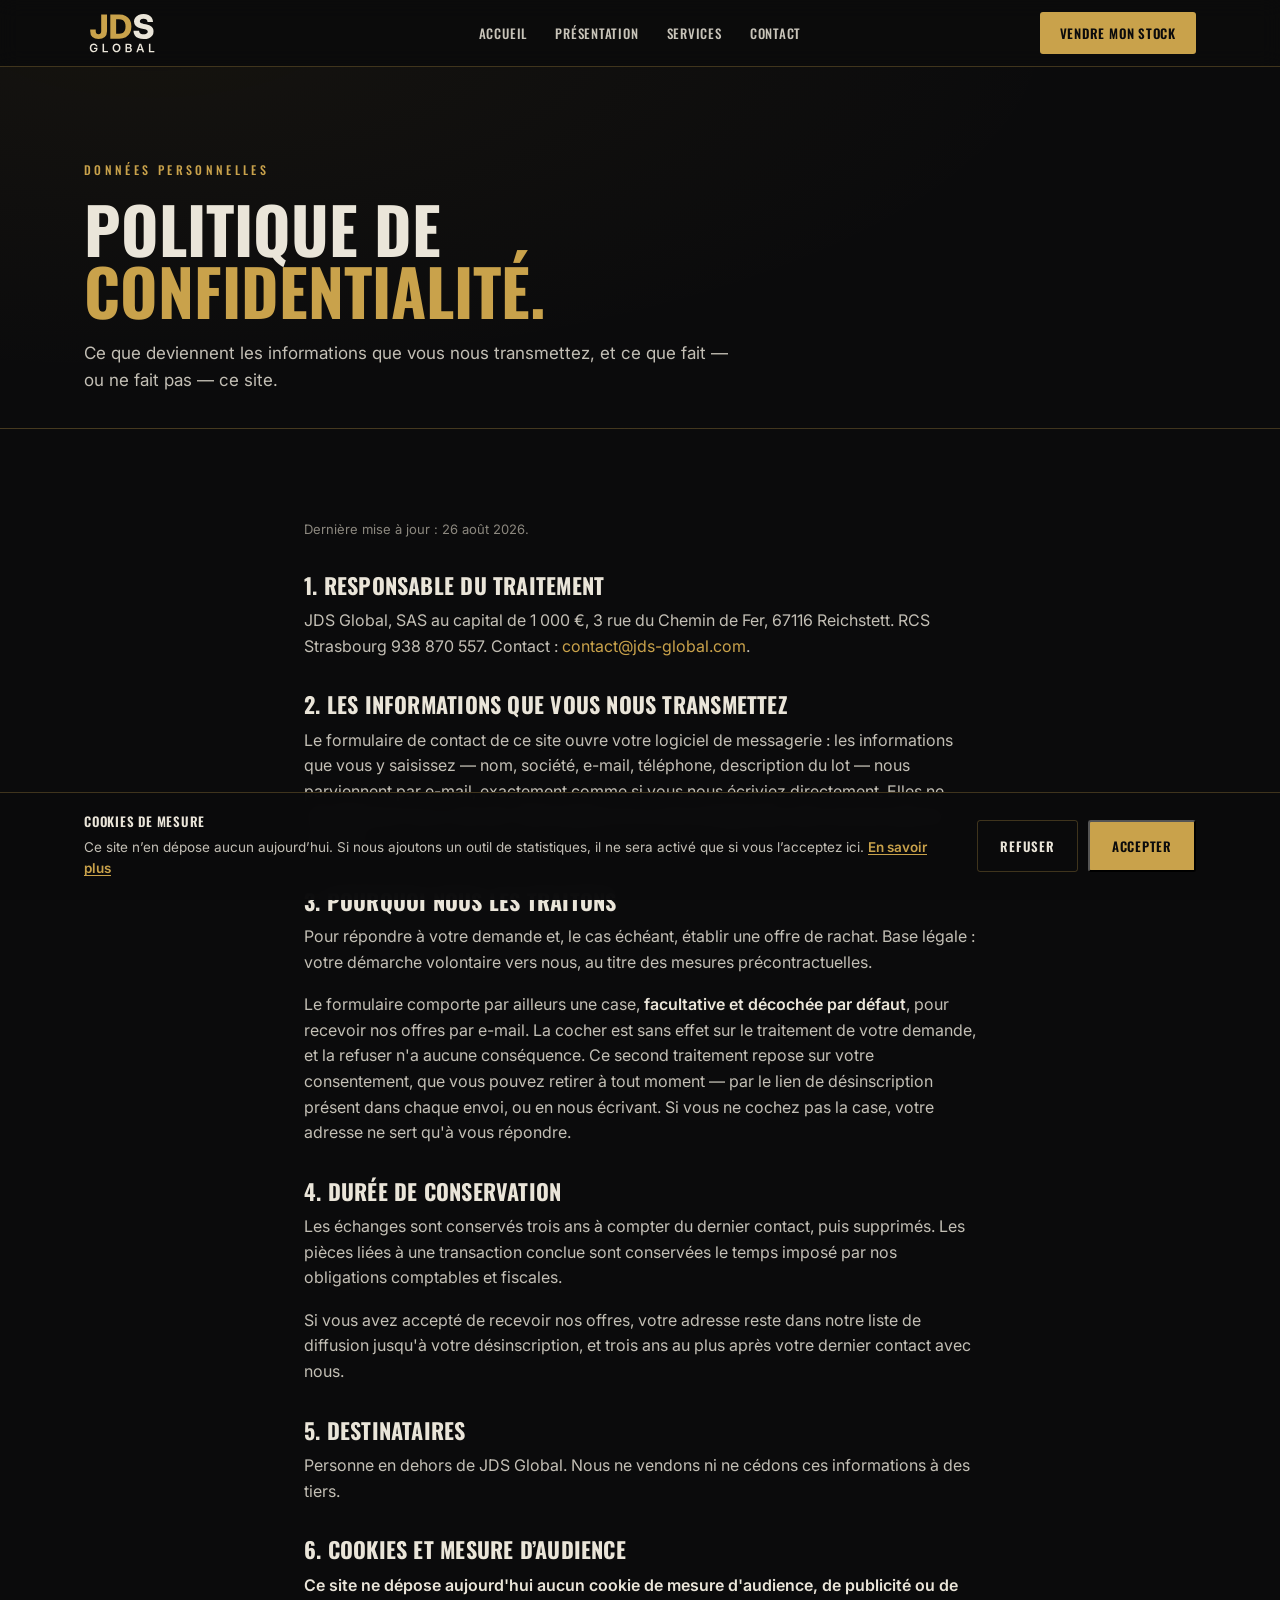
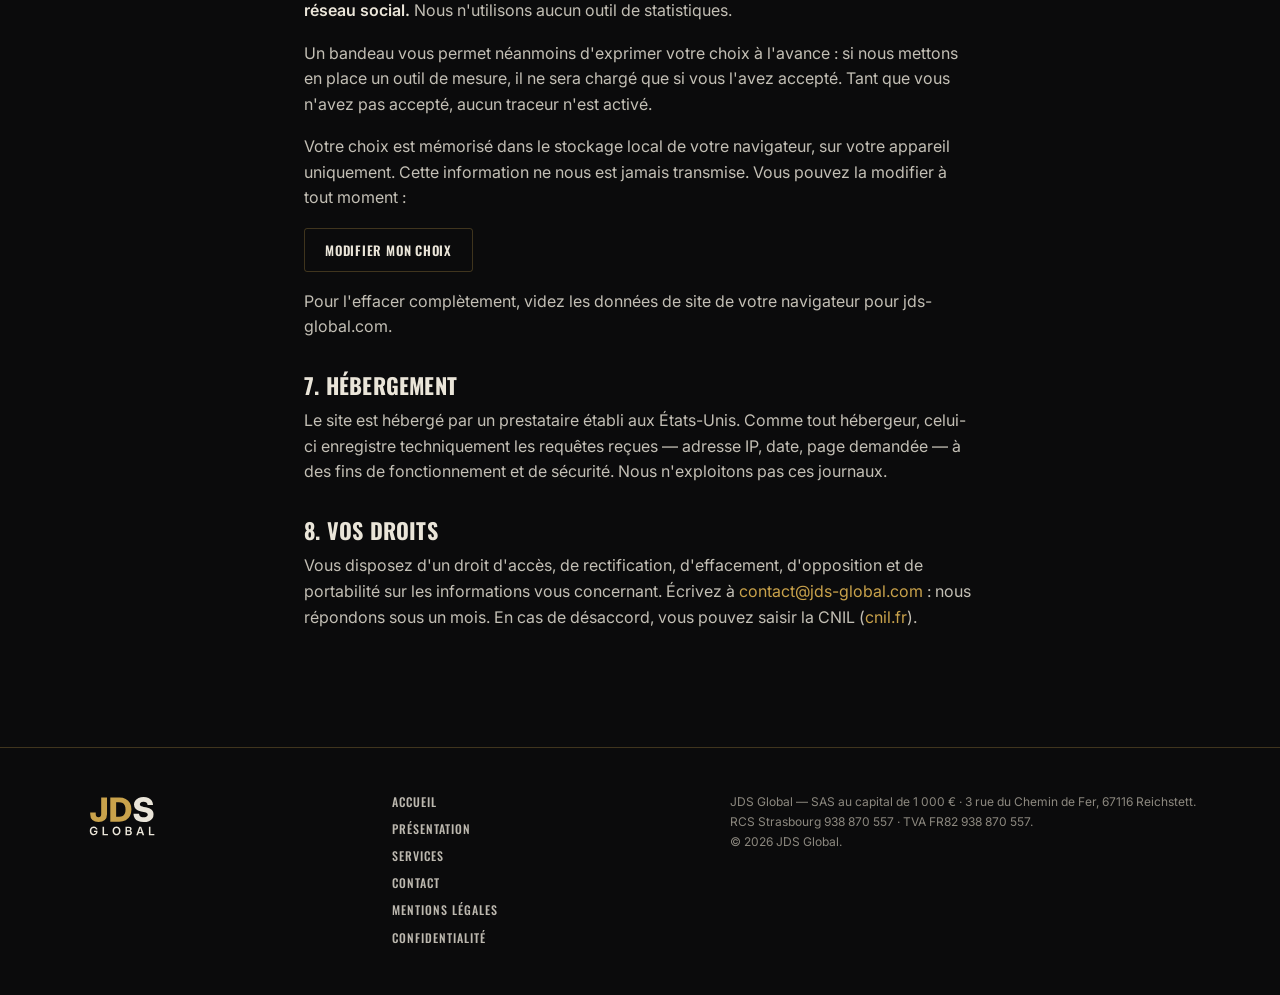
==== commit 08af4798: "Ajoute un consentement marketing distinct au formulaire de contact Mailjet refuse les contacts colle" ====
--- a/confidentialite.html
+++ b/confidentialite.html
@@ -104,7 +104,7 @@
 
 <section>
   <div class="wrap prose reveal">
-    <p style="color:var(--muted);font-size:13px">Dernière mise à jour : 27 août 2026.</p>
+    <p style="color:var(--muted);font-size:13px">Dernière mise à jour : 26 août 2026.</p>
 
     <h2 style="font-size:22px;margin:34px 0 12px">1. Responsable du traitement</h2>
     <p>JDS Global, SAS au capital de 1&nbsp;000&nbsp;€, 3 rue du Chemin de Fer, 67116 Reichstett. RCS Strasbourg 938&nbsp;870&nbsp;557. Contact : <a href="mailto:contact@jds-global.com" style="color:var(--brass)">contact@jds-global.com</a>.</p>
@@ -114,10 +114,11 @@
 
     <h2 style="font-size:22px;margin:34px 0 12px">3. Pourquoi nous les traitons</h2>
     <p>Pour répondre à votre demande et, le cas échéant, établir une offre de rachat. Base légale : votre démarche volontaire vers nous, au titre des mesures précontractuelles.</p>
-    <p>Le formulaire comporte par ailleurs une case, facultative et jamais cochée d'avance, par laquelle vous pouvez demander à recevoir nos offres par e-mail. Elle est indépendante du reste : votre demande est traitée de la même façon que vous la cochiez ou non. Si vous la cochez, la base légale de ces envois est votre consentement, que vous pouvez retirer à tout moment en nous écrivant à <a href="mailto:contact@jds-global.com">contact@jds-global.com</a> ou en utilisant le lien de désinscription présent dans chaque message. Nous conservons la trace de votre réponse, précisément pour pouvoir la respecter.</p>
+    <p>Le formulaire comporte par ailleurs une case, <strong>facultative et décochée par défaut</strong>, pour recevoir nos offres par e-mail. La cocher est sans effet sur le traitement de votre demande, et la refuser n'a aucune conséquence. Ce second traitement repose sur votre consentement, que vous pouvez retirer à tout moment — par le lien de désinscription présent dans chaque envoi, ou en nous écrivant. Si vous ne cochez pas la case, votre adresse ne sert qu'à vous répondre.</p>
 
     <h2 style="font-size:22px;margin:34px 0 12px">4. Durée de conservation</h2>
-    <p>Les échanges sont conservés trois ans à compter du dernier contact, puis supprimés. Si vous avez consenti à recevoir nos offres, ce consentement et sa date sont conservés trois ans après votre dernier contact, ou jusqu'à son retrait s'il intervient avant. Les pièces liées à une transaction conclue sont conservées le temps imposé par nos obligations comptables et fiscales.</p>
+    <p>Les échanges sont conservés trois ans à compter du dernier contact, puis supprimés. Les pièces liées à une transaction conclue sont conservées le temps imposé par nos obligations comptables et fiscales.</p>
+    <p>Si vous avez accepté de recevoir nos offres, votre adresse reste dans notre liste de diffusion jusqu'à votre désinscription, et trois ans au plus après votre dernier contact avec nous.</p>
 
     <h2 style="font-size:22px;margin:34px 0 12px">5. Destinataires</h2>
     <p>Personne en dehors de JDS Global. Nous ne vendons ni ne cédons ces informations à des tiers.</p>
--- a/styles.css
+++ b/styles.css
@@ -137,18 +137,21 @@
 .field textarea{min-height:120px;resize:vertical;}
 .row2{display:grid;grid-template-columns:1fr 1fr;gap:14px;}
 form .btn{justify-content:center;padding:15px;font-size:14px;margin-top:4px;}
-/* Consentement commercial : case a part, jamais prechochee, et libellee sans
-   ambiguite. Le formulaire s'envoie qu'elle soit cochee ou non — c'est ce qui la
-   distingue d'un opt-in force, refuse par les routeurs comme par le RGPD. */
-.consent{display:flex;align-items:flex-start;gap:10px;margin-top:2px;}
-.consent input{flex:0 0 auto;width:16px;height:16px;margin-top:2px;accent-color:var(--brass);cursor:pointer;}
-.consent label{font-size:13px;line-height:1.5;color:var(--muted);cursor:pointer;text-transform:none;letter-spacing:normal;font-family:'Inter',sans-serif;font-weight:400;margin:0;}
-.consent input:focus-visible{outline:2px solid var(--brass);outline-offset:2px;}
 .req{color:var(--brass);font-weight:600;}
 .formlegend{font-size:12px;color:var(--muted);margin-bottom:20px;}
 /* Champ refuse par le navigateur : la bordure le designe avant meme de lire la bulle.
    :user-invalid et non :invalid — sinon tout s'allume avant la premiere saisie. */
 #leadform input:user-invalid,#leadform textarea:user-invalid{border-color:#E08A7A;}
+/* Consentement marketing : distinct de l'envoi du formulaire, jamais coche d'avance.
+   Le cadre le detache visuellement des champs de la demande — les deux consentements
+   ne doivent pas se confondre. */
+.optin{display:flex;gap:12px;align-items:flex-start;margin:22px 0 24px;
+  padding:16px 18px;border:1px solid var(--line);border-radius:3px;background:var(--graphite);}
+.optin input[type="checkbox"]{flex:0 0 auto;width:18px;height:18px;margin-top:2px;
+  accent-color:var(--brass);cursor:pointer;}
+.optin label{font-family:'Inter',sans-serif;font-size:14px;line-height:1.55;color:#c3bfb5;
+  text-transform:none;letter-spacing:0;cursor:pointer;margin:0;}
+.optin .opt{display:block;font-size:12.5px;color:var(--muted);margin-top:4px;}
 .formnote{font-size:12px;color:var(--muted);}
 .formnote a{color:var(--brass);text-decoration:underline;text-underline-offset:3px;}
 /* Statut de l'envoi, separe de la mention RGPD : celle-ci doit rester lisible
